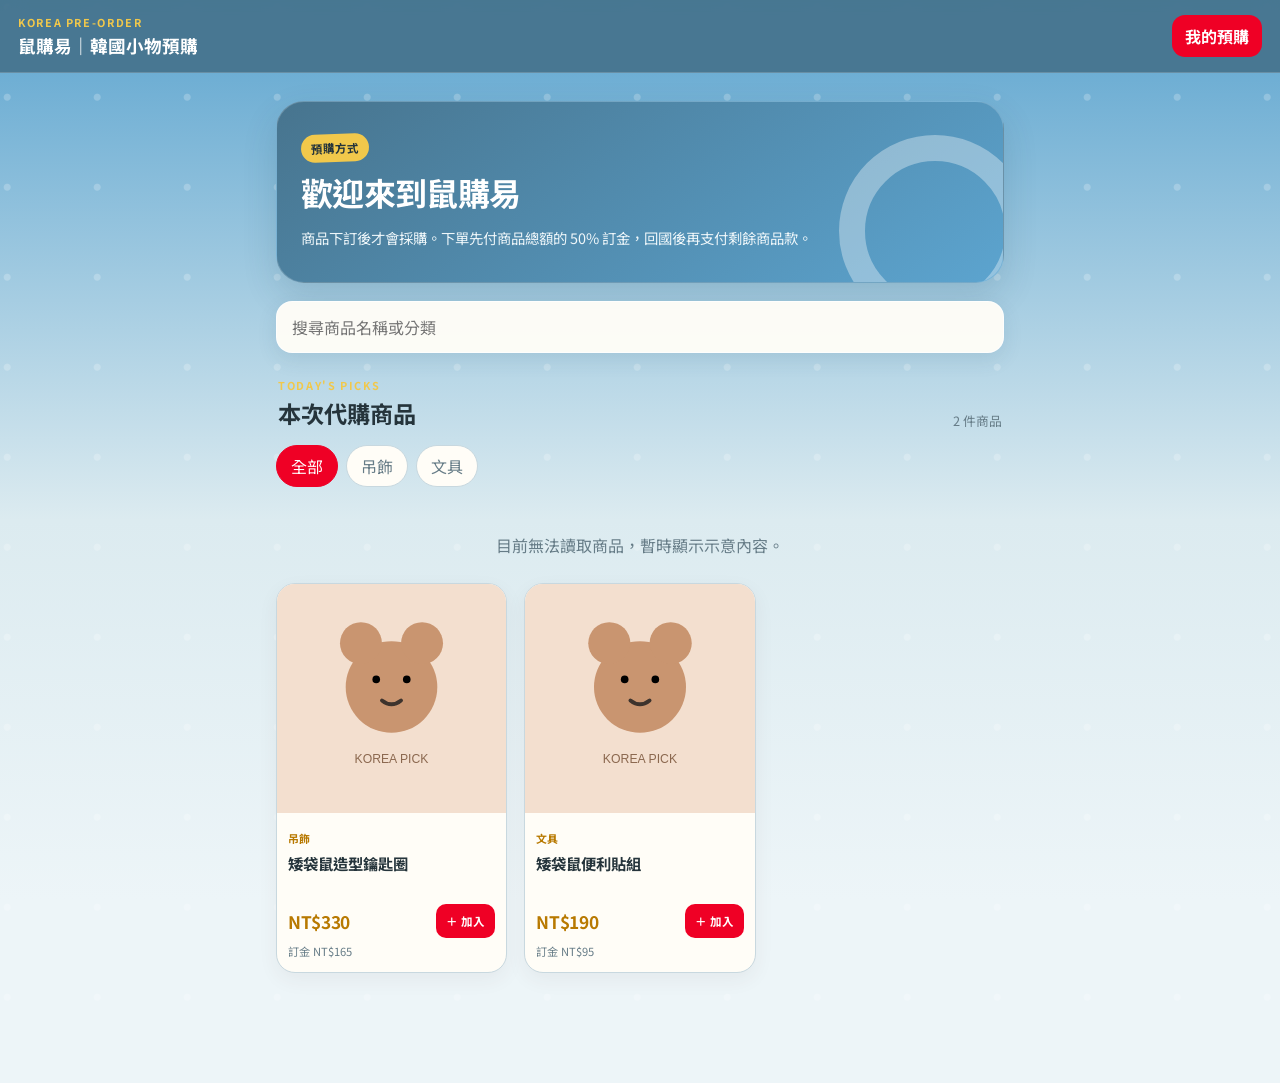
==== index.html @ 2c56e09e "Remove customer payment report state" ====
<!doctype html>
<html lang="zh-Hant">
  <head>
    <meta charset="UTF-8" />
    <meta name="viewport" content="width=device-width,initial-scale=1,viewport-fit=cover" />
    <meta name="theme-color" content="#f8eee3" />
    <title>鼠購易｜韓國小物預購</title>
    <link rel="preconnect" href="https://fonts.googleapis.com" />
    <link rel="preconnect" href="https://fonts.gstatic.com" crossorigin />
    <link href="https://fonts.googleapis.com/css2?family=Noto+Sans+TC:wght@400;500;600;700&display=swap" rel="stylesheet" />
    <link rel="stylesheet" href="style.css?v=20260729-no-payment-report" />
    <script src="https://static.line-scdn.net/liff/edge/2/sdk.js" defer></script>
    <script src="config.js?v=20260717-liff" defer></script>
    <script src="storefront.js?v=20260729-no-payment-report" defer></script>
  </head>
  <body>
    <header class="site-header">
      <div>
        <p class="eyebrow">KOREA PRE-ORDER</p>
        <h1 id="brandName">鼠購易</h1>
      </div>
      <button class="header-link" type="button" id="myOrdersButton">我的預購</button>
    </header>

    <main>
      <section class="catalog-section" id="catalogView">
        <section class="hero" aria-label="預購方式">
          <span class="hero-sticker">預購方式</span>
          <h2>歡迎來到鼠購易</h2>
          <p id="preorderNotice">商品下訂後才會採購。下單先付商品總額的 50% 訂金，回國後再支付剩餘商品款。</p>
        </section>

        <label class="catalog-search" for="catalogSearch">
          <input id="catalogSearch" type="search" maxlength="100" autocomplete="off" placeholder="搜尋商品名稱或分類" />
        </label>

        <div class="section-heading">
          <div>
            <p class="eyebrow">TODAY'S PICKS</p>
            <h2>本次代購商品</h2>
          </div>
          <span id="productCount">讀取中</span>
        </div>
        <div class="category-chips" id="categoryChips" aria-label="商品分類"></div>
        <div class="status-panel" id="catalogStatus">正在整理今天的可愛小物…</div>
        <div class="product-grid" id="productGrid"></div>
      </section>

      <section class="orders-view" id="ordersView" hidden>
        <div class="section-heading">
          <div>
            <p class="eyebrow">MY PRE-ORDERS</p>
            <h2>我的預購</h2>
          </div>
          <button class="text-button" type="button" id="backToCatalog">繼續選購</button>
        </div>
        <div class="status-panel" id="ordersStatus">正在讀取…</div>
        <div class="order-list" id="orderList"></div>
      </section>
    </main>

    <div class="cart-dock" id="cartDock" hidden>
      <button type="button" id="openCheckout">
        <span><b id="cartQty">0</b> 件商品</span>
        <span>訂金 <b id="cartDeposit">NT$0</b>　查看明細 →</span>
      </button>
    </div>

    <dialog class="product-dialog" id="productDialog">
      <form method="dialog">
        <button class="dialog-close" aria-label="關閉">×</button>
      </form>
      <img id="dialogImage" alt="" />
      <div class="dialog-body">
        <span class="category-label" id="dialogCategory"></span>
        <h2 id="dialogName"></h2>
        <p class="twd-price" id="dialogTwd"></p>
        <p class="product-description" id="dialogDescription"></p>
        <label class="field" id="variantField">
          <span>款式</span>
          <select id="dialogVariant"></select>
        </label>
        <label class="field">
          <span>數量</span>
          <select id="dialogQty">
            <option value="1">1 件</option><option value="2">2 件</option>
            <option value="3">3 件</option><option value="4">4 件</option>
            <option value="5">5 件</option><option value="6">6 件</option>
          </select>
        </label>
        <button class="primary-button" type="button" id="addToCart">加入預購</button>
      </div>
    </dialog>

    <dialog class="checkout-dialog" id="checkoutDialog">
      <div class="checkout-header">
        <div><p class="eyebrow">CHECKOUT</p><h2>確認預購</h2></div>
        <form method="dialog"><button class="dialog-close" aria-label="關閉">×</button></form>
      </div>
      <form id="orderForm">
        <div class="checkout-items" id="checkoutItems"></div>
        <div class="money-card">
          <div><span>商品總額</span><strong id="estimatedTotal">NT$0</strong></div>
          <div class="deposit-row"><span>本次訂金（商品總額 50%）</span><strong id="depositTotal">NT$0</strong></div>
          <div><span>回國後剩餘商品款</span><strong id="balanceTotal">NT$0</strong></div>
          <small>商品款尚不含 iOPEN Mall 運費，運費將於回國後結帳時另計。</small>
        </div>

        <h3 class="form-title">聯絡資料</h3>
        <label class="field"><span>訂購人姓名 *</span><input id="customerName" required maxlength="30" autocomplete="name" /></label>
        <label class="field"><span>手機號碼 *</span><input id="phone" required maxlength="20" inputmode="tel" autocomplete="tel" /></label>
        <div class="order-first-note"><strong>送單後請查看 LINE 訊息</strong><p>若已加入鼠購易官方帳號，訂單成立後 BOT 會傳送訂單小卡；需要匯款時，請按小卡下方的「匯款資訊」，管理方才會提供帳戶。</p></div>
        <label class="field"><span>備註</span><textarea id="note" maxlength="300" rows="3" placeholder="其他想告訴我們的事"></textarea></label>

        <label class="agreement">
          <input type="checkbox" id="agreement" required />
          <span>我了解這是預購商品；下單先付商品總額的 50% 訂金。採購成功後取消訂單，訂金不予退還；若韓國現場缺貨，該商品訂金將退回。</span>
        </label>
        <button class="primary-button submit-button" id="submitOrder" type="submit">先送出預購訂單</button>
      </form>
    </dialog>

    <dialog class="sale-closed-dialog" id="saleClosedDialog" aria-labelledby="saleClosedTitle">
      <div class="sale-closed-content">
        <span class="sale-closed-icon" aria-hidden="true">✓</span>
        <p class="eyebrow">PRE-ORDER CLOSED</p>
        <h2 id="saleClosedTitle">本次連線已結束</h2>
        <p id="saleClosedNotice">本次連線已結束，謝謝大家的支持！</p>
      </div>
    </dialog>

    <div class="toast" id="toast" role="status"></div>
  </body>
</html>
---- style.css ----
:root {
  --ink: #25343b;
  --muted: #667c87;
  --cream: #edf5f8;
  --paper: #fffdf7;
  --peach: #c9574f;
  --peach-dark: #ef0025;
  --butter: #f1c84b;
  --gold-text: #b87900;
  --sage: #32685d;
  --line: #c8d8df;
  --winter-blue: #47748e;
  --sky-blue: #5ca4cf;
  --shadow: 0 14px 34px rgba(38, 76, 96, 0.16);
}

* { box-sizing: border-box; }
html { background: var(--cream); color: var(--ink); font-family: "Noto Sans TC", sans-serif; }
body { margin: 0; min-height: 100vh; background: radial-gradient(circle at 8% 8%, rgba(255,255,255,.22) 0 3px, transparent 4px), linear-gradient(180deg, #5ca4cf 0, #dcebf0 520px, var(--cream) 900px); background-size: 90px 90px, auto; }
button, input, select, textarea { font: inherit; }
button { color: inherit; }
[hidden] { display: none !important; }

.site-header { position: sticky; top: 0; z-index: 20; display: flex; align-items: center; justify-content: space-between; padding: 14px max(18px, env(safe-area-inset-left)); background: rgba(71,116,142,.94); border-bottom: 1px solid rgba(255,255,255,.18); color: white; backdrop-filter: blur(12px); }
.site-header h1 { margin: 0; font-size: 1.1rem; }
.eyebrow { margin: 0 0 3px; color: var(--butter); font-size: .68rem; font-weight: 700; letter-spacing: .15em; }
.header-link { padding: 9px 13px; border: 0; border-radius: 13px; background: var(--peach-dark); color: white; font-weight: 700; cursor: pointer; }
.text-button { border: 0; background: transparent; color: var(--peach-dark); font-weight: 700; cursor: pointer; }

main { width: min(100%, 760px); margin: auto; padding: 18px 16px 110px; }
.catalog-search { position: relative; display: block; margin: 18px 0 4px; }
.catalog-search input { width: 100%; padding: 13px 15px; border: 1px solid rgba(255,255,255,.72); border-radius: 16px; background: rgba(255,253,247,.96); color: var(--ink); outline: none; box-shadow: 0 7px 20px rgba(38,76,96,.1); }
.catalog-search input:focus { border-color: var(--butter); box-shadow: 0 0 0 3px rgba(241,200,75,.28), 0 7px 20px rgba(38,76,96,.1); }
.hero { position: relative; overflow: hidden; padding: 32px 24px; border: 1px solid rgba(255,255,255,.18); border-radius: 28px; background: linear-gradient(145deg, var(--winter-blue), var(--sky-blue)); color: white; box-shadow: var(--shadow); }
.hero::after { content: ""; position: absolute; width: 140px; height: 140px; right: -28px; bottom: -45px; border: 26px solid rgba(255,255,255,.35); border-radius: 50%; }
.hero h2 { margin: 10px 0 12px; font-size: clamp(1.35rem, 5.5vw, 2rem); line-height: 1.3; letter-spacing: -.02em; }
.hero p { position: relative; z-index: 1; max-width: 34rem; margin: 0; color: #eff7fa; font-size: .9rem; line-height: 1.7; }
.hero-sticker { display: inline-block; padding: 6px 10px; border-radius: 999px; background: var(--butter); color: var(--ink); font-size: .72rem; font-weight: 700; transform: rotate(-2deg); }

.section-heading { display: flex; align-items: end; justify-content: space-between; margin: 24px 2px 15px; }
.section-heading h2 { margin: 0; font-size: 1.45rem; }
.section-heading > span { color: var(--muted); font-size: .8rem; }
.category-chips { display: flex; gap: 8px; overflow-x: auto; margin: 0 -16px 16px; padding: 0 16px 4px; scrollbar-width: none; }
.category-chips button { flex: none; padding: 8px 14px; border: 1px solid var(--line); border-radius: 999px; background: var(--paper); color: var(--muted); cursor: pointer; }
.category-chips button.active { border-color: var(--peach-dark); background: var(--peach-dark); color: white; }
.status-panel { padding: 26px 14px; color: var(--muted); text-align: center; }

.product-grid { display: grid; grid-template-columns: repeat(2, minmax(0, 1fr)); gap: 13px; }
.product-card { overflow: hidden; border: 1px solid var(--line); border-radius: 19px; background: var(--paper); box-shadow: 0 7px 20px rgba(79,57,43,.06); cursor: pointer; transition: transform .16s ease; }
.product-card:active { transform: scale(.98); }
.product-card img { display: block; width: 100%; aspect-ratio: 1/1; object-fit: cover; background: #f3eee9; }
.product-card-body { padding: 11px 11px 13px; }
.category-label { display: inline-block; color: var(--gold-text); font-size: .68rem; font-weight: 700; }
.product-card h3 { display: -webkit-box; min-height: 2.8em; max-height: 2.8em; margin: 5px 0 8px; overflow: hidden; font-size: .9rem; line-height: 1.4; -webkit-box-orient: vertical; -webkit-line-clamp: 2; }
.product-card-purchase { display: flex; gap: 7px; align-items: center; justify-content: space-between; }
.product-card .price { margin: 0; color: var(--gold-text); font-size: 1.08rem; font-weight: 700; letter-spacing: -.02em; }
.card-add-button { flex: none; min-height: 34px; padding: 7px 10px; border: 0; border-radius: 10px; background: var(--peach-dark); color: white; font-size: .72rem; font-weight: 700; cursor: pointer; }
.card-add-button:focus-visible { outline: 3px solid rgba(239,0,37,.22); outline-offset: 2px; }
.product-card small { display: block; margin-top: 5px; color: var(--muted); font-size: .7rem; }

.cart-dock { position: fixed; z-index: 30; right: 0; bottom: 0; left: 0; padding: 10px 14px calc(10px + env(safe-area-inset-bottom)); background: rgba(237,245,248,.93); border-top: 1px solid var(--line); backdrop-filter: blur(12px); }
.cart-dock button { display: flex; width: min(100%, 732px); margin: auto; padding: 14px 17px; align-items: center; justify-content: space-between; border: 0; border-radius: 16px; background: var(--peach-dark); color: white; cursor: pointer; }
.cart-dock button span:last-child { font-size: .82rem; }

dialog { width: min(calc(100% - 24px), 560px); max-height: calc(100dvh - 24px); padding: 0; border: 0; border-radius: 25px; background: var(--paper); color: var(--ink); box-shadow: 0 30px 80px rgba(40,30,25,.26); }
dialog::backdrop { background: rgba(55,43,36,.52); backdrop-filter: blur(3px); }
.dialog-close { width: 38px; height: 38px; border: 0; border-radius: 50%; background: rgba(255,255,255,.92); font-size: 1.6rem; line-height: 1; cursor: pointer; }
.product-dialog > form { position: absolute; z-index: 1; top: 12px; right: 12px; }
.product-dialog > img { display: block; width: 100%; max-height: 45vh; aspect-ratio: 4/3; object-fit: cover; background: #f3eee9; }
.dialog-body { padding: 20px; }
.dialog-body h2 { margin: 5px 0; }
.twd-price { margin: 8px 0 12px; color: var(--peach-dark); font-size: 1.35rem; font-weight: 700; }
.product-description { color: var(--muted); font-size: .86rem; line-height: 1.65; white-space: pre-wrap; }
.field { display: grid; gap: 7px; margin: 14px 0; }
.field > span { font-size: .82rem; font-weight: 700; }
.field input, .field select, .field textarea { width: 100%; padding: 12px 13px; border: 1px solid var(--line); border-radius: 13px; background: var(--cream); color: var(--ink); outline: none; }
.field input:focus, .field select:focus, .field textarea:focus { border-color: var(--sky-blue); box-shadow: 0 0 0 3px rgba(92,164,207,.18); }
.primary-button { width: 100%; padding: 14px 17px; border: 0; border-radius: 15px; background: var(--peach-dark); color: white; font-weight: 700; cursor: pointer; }
.primary-button:disabled { opacity: .5; cursor: wait; }

.checkout-dialog { padding: 20px; }
.checkout-header { display: flex; align-items: start; justify-content: space-between; }
.checkout-header h2 { margin: 0; }
.checkout-header .dialog-close { background: var(--cream); }
.checkout-items { margin: 18px 0; border-top: 1px solid var(--line); }
.checkout-item { display: grid; grid-template-columns: 54px 1fr auto; gap: 10px; align-items: center; padding: 12px 0; border-bottom: 1px solid var(--line); }
.checkout-item img { width: 54px; height: 54px; border-radius: 10px; object-fit: cover; background: #f3eee9; }
.checkout-item strong, .checkout-item small { display: block; }
.checkout-item small { margin-top: 3px; color: var(--muted); }
.remove-item { border: 0; background: transparent; color: var(--peach-dark); cursor: pointer; }
.money-card { padding: 15px; border-radius: 16px; background: #e7f1f5; }
.money-card > div { display: flex; justify-content: space-between; padding: 5px 0; font-size: .88rem; }
.money-card .deposit-row { margin: 5px -7px; padding: 9px 7px; border-radius: 10px; background: white; color: var(--peach-dark); }
.money-card small { display: block; margin-top: 6px; color: var(--muted); line-height: 1.5; }
.form-title { margin: 24px 0 5px; }
.transfer-info { margin: 16px 0 4px; padding: 13px; border: 1px dashed #86aabd; border-radius: 13px; background: #f1f7f9; }
.transfer-info strong { color: var(--peach-dark); font-size: .82rem; }
.transfer-info p { margin: 5px 0 0; color: var(--muted); font-size: .8rem; line-height: 1.55; white-space: pre-wrap; }
.order-first-note { margin: 16px 0 4px; padding: 13px; border-radius: 13px; background: #e2eef2; }
.order-first-note strong { color: var(--winter-blue); font-size: .86rem; }
.order-first-note p { margin: 5px 0 0; color: var(--muted); font-size: .8rem; line-height: 1.55; }
.payment-order-summary { display: grid; grid-template-columns: 1fr auto; gap: 7px 14px; margin: 18px 0 10px; padding: 14px; border-radius: 14px; background: #e7f1f5; }
.payment-order-summary span { color: var(--muted); font-size: .78rem; }
.payment-order-summary strong { text-align: right; }
.later-button { width: 100%; margin-top: 9px; padding: 12px; border: 0; background: transparent; color: var(--muted); font-weight: 700; cursor: pointer; }
.agreement { display: flex; gap: 9px; align-items: start; margin: 20px 0; color: var(--muted); font-size: .78rem; line-height: 1.55; }
.agreement input { flex: none; margin-top: 3px; }
.submit-button { margin-bottom: max(0px, env(safe-area-inset-bottom)); }

.sale-closed-dialog { width: min(calc(100% - 32px), 440px); overflow: hidden; text-align: center; }
.sale-closed-dialog::backdrop { background: rgba(31,43,50,.78); backdrop-filter: blur(8px); }
.sale-closed-content { padding: 34px 26px 38px; background: linear-gradient(160deg, #fffdf7, #e7f1f5); }
.sale-closed-icon { display: grid; width: 62px; height: 62px; margin: 0 auto 17px; place-items: center; border-radius: 50%; background: var(--winter-blue); color: white; font-size: 1.8rem; font-weight: 700; box-shadow: 0 8px 24px rgba(71,116,142,.28); }
.sale-closed-content .eyebrow { color: var(--peach-dark); }
.sale-closed-content h2 { margin: 7px 0 12px; font-size: 1.65rem; }
.sale-closed-content > p:last-child { margin: 0; color: var(--muted); line-height: 1.75; white-space: pre-wrap; }

.order-list { display: grid; gap: 12px; }
.order-card { padding: 16px; border: 1px solid var(--line); border-radius: 18px; background: white; }
.order-card-header { display: flex; justify-content: space-between; gap: 10px; }
.order-card h3 { margin: 0; font-size: 1rem; }
.order-card time { color: var(--muted); font-size: .72rem; }
.order-status { flex: none; align-self: start; padding: 5px 9px; border-radius: 999px; background: #dcece6; color: var(--sage); font-size: .72rem; font-weight: 700; }
.order-status.overdue { background: #f3e4e1; color: #9a3e36; }
.order-card pre { margin: 12px 0; color: var(--muted); font: inherit; font-size: .8rem; line-height: 1.6; white-space: pre-wrap; }
.order-shortage-notice { display: grid; gap: 3px; margin: 0 0 12px; padding: 10px 11px; border-radius: 11px; background: #fff3df; color: #795d34; font-size: .72rem; }
.order-shortage-notice strong { color: #b35d35; }
.order-money { display: grid; grid-template-columns: repeat(3,1fr); gap: 6px; padding-top: 11px; border-top: 1px solid var(--line); }
.order-money div { display: grid; gap: 3px; }
.order-money span { color: var(--muted); font-size: .66rem; }
.order-money strong { font-size: .82rem; }
.payment-action { width: 100%; margin-top: 13px; padding: 11px; border: 1px solid var(--peach-dark); border-radius: 12px; background: white; color: var(--peach-dark); font-weight: 700; cursor: pointer; }
.payment-report-complete { display: grid; gap: 3px; margin-top: 13px; padding: 11px 12px; border: 1px solid var(--sky-blue); border-radius: 12px; background: #edf5f8; color: var(--winter-blue); font-size: .75rem; }
.payment-report-complete span { color: var(--muted); }
.mall-payment { margin-top: 13px; padding-top: 13px; border-top: 1px solid var(--line); }
.mall-payment p { margin: 0 0 9px; color: var(--muted); font-size: .76rem; line-height: 1.55; }
.mall-payment .payment-action { display: block; margin-top: 0; background: var(--peach-dark); color: white; text-align: center; text-decoration: none; }
.mall-payment-expired { color: #9a3e36 !important; font-weight: 700; }
.toast { position: fixed; z-index: 100; left: 50%; bottom: 92px; max-width: calc(100% - 32px); padding: 11px 15px; border-radius: 12px; background: #302822; color: white; font-size: .82rem; opacity: 0; pointer-events: none; transform: translate(-50%, 12px); transition: .2s ease; }
.toast.show { opacity: 1; transform: translate(-50%, 0); }

@media (min-width: 650px) {
  main { padding-top: 28px; }
  .product-grid { grid-template-columns: repeat(3, minmax(0, 1fr)); gap: 17px; }
  .product-card h3 { font-size: .96rem; }
}
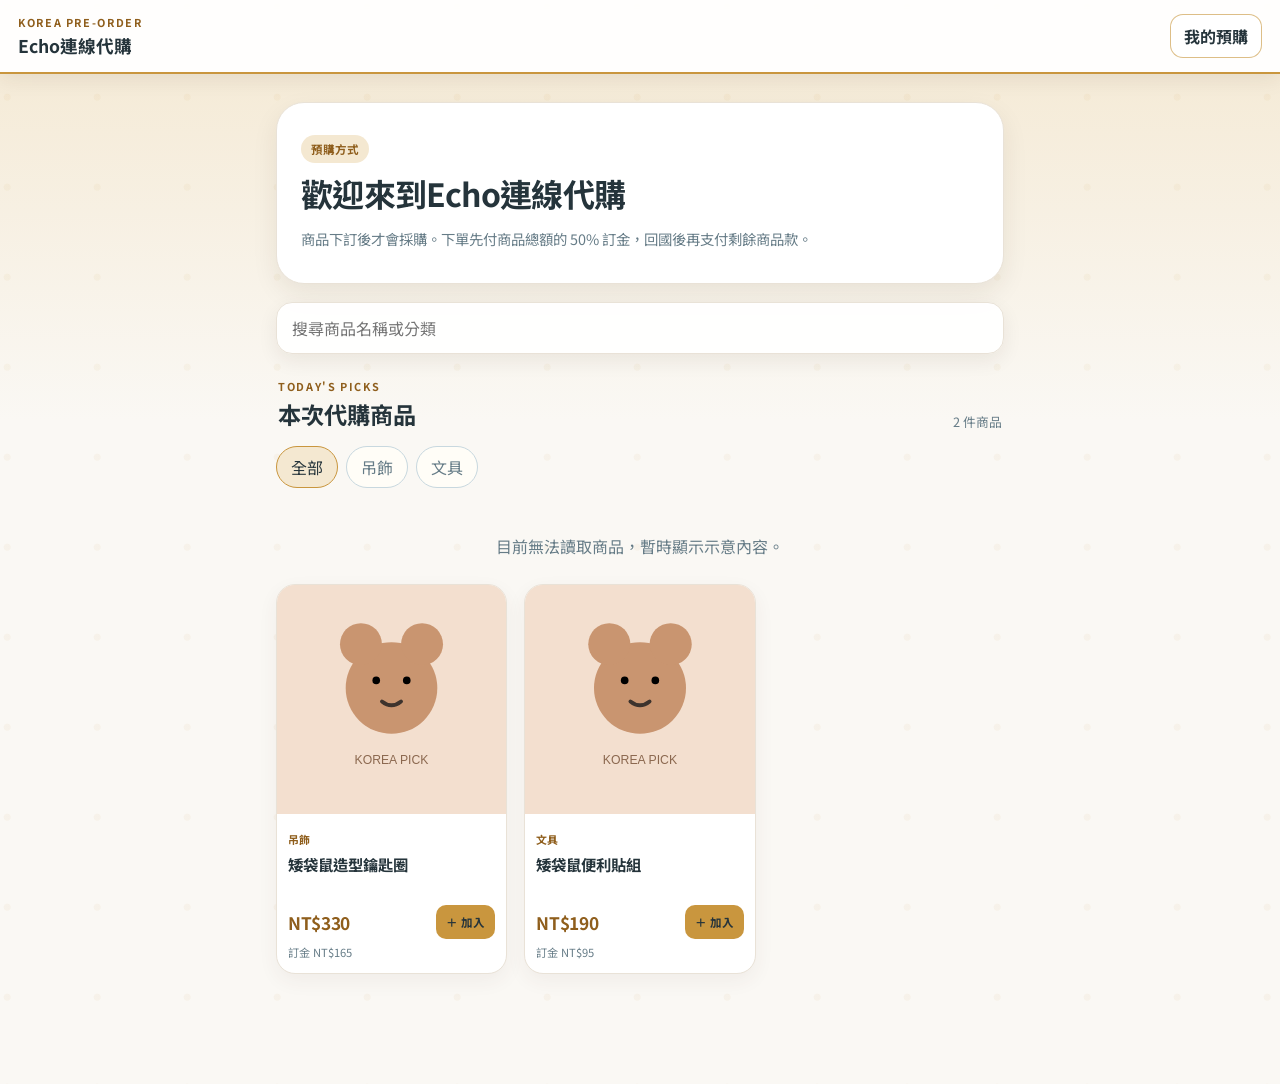
==== commit 42ddf352: "Add Echo 7-Eleven full-payment flow and gold theme" ====
--- a/index.html
+++ b/index.html
@@ -3,21 +3,21 @@
   <head>
     <meta charset="UTF-8" />
     <meta name="viewport" content="width=device-width,initial-scale=1,viewport-fit=cover" />
-    <meta name="theme-color" content="#f8eee3" />
-    <title>鼠購易｜韓國小物預購</title>
+    <meta name="theme-color" content="#faf8f4" />
+    <title>Echo連線代購</title>
     <link rel="preconnect" href="https://fonts.googleapis.com" />
     <link rel="preconnect" href="https://fonts.gstatic.com" crossorigin />
     <link href="https://fonts.googleapis.com/css2?family=Noto+Sans+TC:wght@400;500;600;700&display=swap" rel="stylesheet" />
-    <link rel="stylesheet" href="style.css?v=20260729-no-payment-report" />
+    <link rel="stylesheet" href="style.css?v=20260802-golden-crane-theme" />
     <script src="https://static.line-scdn.net/liff/edge/2/sdk.js" defer></script>
     <script src="config.js?v=20260717-liff" defer></script>
-    <script src="storefront.js?v=20260729-no-payment-report" defer></script>
+    <script src="storefront.js?v=20260801-seven-eleven-full" defer></script>
   </head>
   <body>
     <header class="site-header">
       <div>
         <p class="eyebrow">KOREA PRE-ORDER</p>
-        <h1 id="brandName">鼠購易</h1>
+        <h1 id="brandName">Echo連線代購</h1>
       </div>
       <button class="header-link" type="button" id="myOrdersButton">我的預購</button>
     </header>
@@ -26,8 +26,8 @@
       <section class="catalog-section" id="catalogView">
         <section class="hero" aria-label="預購方式">
           <span class="hero-sticker">預購方式</span>
-          <h2>歡迎來到鼠購易</h2>
-          <p id="preorderNotice">商品下訂後才會採購。下單先付商品總額的 50% 訂金，回國後再支付剩餘商品款。</p>
+          <h2 id="welcomeTitle">歡迎來到 Echo連線代購</h2>
+          <p id="preorderNotice">商品下訂後才會採購。每張訂單需一次付清商品全額，另加 7-ELEVEN 店到店運費 60 元；分開下單會各收一筆運費，訂單不可合併。</p>
         </section>
 
         <label class="catalog-search" for="catalogSearch">
@@ -62,7 +62,7 @@
     <div class="cart-dock" id="cartDock" hidden>
       <button type="button" id="openCheckout">
         <span><b id="cartQty">0</b> 件商品</span>
-        <span>訂金 <b id="cartDeposit">NT$0</b>　查看明細 →</span>
+        <span><span id="cartPaymentLabel">全款</span> <b id="cartDeposit">NT$0</b>　查看明細 →</span>
       </button>
     </div>
 
@@ -70,7 +70,10 @@
       <form method="dialog">
         <button class="dialog-close" aria-label="關閉">×</button>
       </form>
-      <img id="dialogImage" alt="" />
+      <div class="product-dialog-gallery">
+        <img id="dialogImage" alt="" />
+        <div class="product-dialog-thumbnails" id="dialogImageThumbnails" aria-label="商品照片"></div>
+      </div>
       <div class="dialog-body">
         <span class="category-label" id="dialogCategory"></span>
         <h2 id="dialogName"></h2>
@@ -101,22 +104,29 @@
         <div class="checkout-items" id="checkoutItems"></div>
         <div class="money-card">
           <div><span>商品總額</span><strong id="estimatedTotal">NT$0</strong></div>
-          <div class="deposit-row"><span>本次訂金（商品總額 50%）</span><strong id="depositTotal">NT$0</strong></div>
-          <div><span>回國後剩餘商品款</span><strong id="balanceTotal">NT$0</strong></div>
-          <small>商品款尚不含 iOPEN Mall 運費，運費將於回國後結帳時另計。</small>
+          <div id="shippingFeeRow" hidden><span>7-11 店到店運費</span><strong id="shippingFeeTotal">NT$0</strong></div>
+          <div class="deposit-row"><span id="depositRuleLabel">本次應付全款</span><strong id="depositTotal">NT$0</strong></div>
+          <div id="balanceRow"><span>回國後剩餘商品款</span><strong id="balanceTotal">NT$0</strong></div>
+          <small id="checkoutMoneyNote">每張訂單固定加收 7-ELEVEN 店到店運費 60 元；分開下單不可合併運費。</small>
         </div>
 
         <h3 class="form-title">聯絡資料</h3>
-        <label class="field"><span>訂購人姓名 *</span><input id="customerName" required maxlength="30" autocomplete="name" /></label>
+        <label class="field"><span id="customerNameLabel">訂購人姓名 *</span><input id="customerName" required maxlength="30" autocomplete="name" /></label>
         <label class="field"><span>手機號碼 *</span><input id="phone" required maxlength="20" inputmode="tel" autocomplete="tel" /></label>
-        <div class="order-first-note"><strong>送單後請查看 LINE 訊息</strong><p>若已加入鼠購易官方帳號，訂單成立後 BOT 會傳送訂單小卡；需要匯款時，請按小卡下方的「匯款資訊」，管理方才會提供帳戶。</p></div>
+        <div id="sevenElevenPickupFields" hidden>
+          <p class="field-help">請填寫與證件相同的真實姓名，取貨時需要核對證件。</p>
+          <label class="field"><span>7-11 店號 *</span><input id="pickupStoreCode" maxlength="6" inputmode="numeric" pattern="[0-9]{6}" placeholder="6 位數店號" /></label>
+          <label class="field"><span>7-11 店名 *</span><input id="pickupStoreName" maxlength="80" placeholder="例如：○○門市" /></label>
+        </div>
+        <div class="order-first-note"><strong>送單後請查看 LINE 訊息</strong><p id="orderBotNotice">若已加入官方帳號，訂單成立後 BOT 會傳送訂單小卡；需要匯款時，請按小卡下方的「匯款資訊」，管理方才會提供帳戶。</p></div>
         <label class="field"><span>備註</span><textarea id="note" maxlength="300" rows="3" placeholder="其他想告訴我們的事"></textarea></label>
 
         <label class="agreement">
           <input type="checkbox" id="agreement" required />
-          <span>我了解這是預購商品；下單先付商品總額的 50% 訂金。採購成功後取消訂單，訂金不予退還；若韓國現場缺貨，該商品訂金將退回。</span>
+          <span id="preorderAgreementText">我確認取件資料正確，並了解每張訂單各收一次 7-ELEVEN 店到店運費，分開下單不合併運費。</span>
         </label>
         <button class="primary-button submit-button" id="submitOrder" type="submit">先送出預購訂單</button>
+        <p class="order-submit-status" id="orderSubmitStatus" role="status" aria-live="polite" hidden></p>
       </form>
     </dialog>
 
--- a/style.css
+++ b/style.css
@@ -1,4 +1,10 @@
 :root {
+  --brand-gold: #c9963e;
+  --brand-gold-dark: #a87324;
+  --brand-gold-text: #8f5e1c;
+  --brand-gold-pale: #f4e8d1;
+  --brand-warm-white: #faf8f4;
+  --brand-line: #e9e2d7;
   --ink: #25343b;
   --muted: #667c87;
   --cream: #edf5f8;
@@ -16,66 +22,72 @@
 
 * { box-sizing: border-box; }
 html { background: var(--cream); color: var(--ink); font-family: "Noto Sans TC", sans-serif; }
-body { margin: 0; min-height: 100vh; background: radial-gradient(circle at 8% 8%, rgba(255,255,255,.22) 0 3px, transparent 4px), linear-gradient(180deg, #5ca4cf 0, #dcebf0 520px, var(--cream) 900px); background-size: 90px 90px, auto; }
+body { margin: 0; min-height: 100vh; background: radial-gradient(circle at 8% 8%, rgba(201,150,62,.06) 0 3px, transparent 4px), linear-gradient(180deg, var(--brand-gold-pale) 0, var(--brand-warm-white) 420px, var(--brand-warm-white) 900px); background-size: 90px 90px, auto; }
 button, input, select, textarea { font: inherit; }
 button { color: inherit; }
 [hidden] { display: none !important; }
 
-.site-header { position: sticky; top: 0; z-index: 20; display: flex; align-items: center; justify-content: space-between; padding: 14px max(18px, env(safe-area-inset-left)); background: rgba(71,116,142,.94); border-bottom: 1px solid rgba(255,255,255,.18); color: white; backdrop-filter: blur(12px); }
+.site-header { position: sticky; top: 0; z-index: 20; display: flex; align-items: center; justify-content: space-between; padding: 14px max(18px, env(safe-area-inset-left)); background: rgba(255,255,255,.94); border-bottom: 2px solid var(--brand-gold); color: var(--ink); box-shadow: 0 5px 20px rgba(46,35,19,.08); backdrop-filter: blur(12px); }
 .site-header h1 { margin: 0; font-size: 1.1rem; }
-.eyebrow { margin: 0 0 3px; color: var(--butter); font-size: .68rem; font-weight: 700; letter-spacing: .15em; }
-.header-link { padding: 9px 13px; border: 0; border-radius: 13px; background: var(--peach-dark); color: white; font-weight: 700; cursor: pointer; }
-.text-button { border: 0; background: transparent; color: var(--peach-dark); font-weight: 700; cursor: pointer; }
+.eyebrow { margin: 0 0 3px; color: var(--brand-gold-text); font-size: .68rem; font-weight: 700; letter-spacing: .15em; }
+.header-link { padding: 9px 13px; border: 1px solid rgba(201,150,62,.62); border-radius: 13px; background: white; color: var(--ink); font-weight: 700; cursor: pointer; }
+.text-button { border: 0; background: transparent; color: var(--brand-gold-text); font-weight: 700; cursor: pointer; }
 
 main { width: min(100%, 760px); margin: auto; padding: 18px 16px 110px; }
 .catalog-search { position: relative; display: block; margin: 18px 0 4px; }
-.catalog-search input { width: 100%; padding: 13px 15px; border: 1px solid rgba(255,255,255,.72); border-radius: 16px; background: rgba(255,253,247,.96); color: var(--ink); outline: none; box-shadow: 0 7px 20px rgba(38,76,96,.1); }
-.catalog-search input:focus { border-color: var(--butter); box-shadow: 0 0 0 3px rgba(241,200,75,.28), 0 7px 20px rgba(38,76,96,.1); }
-.hero { position: relative; overflow: hidden; padding: 32px 24px; border: 1px solid rgba(255,255,255,.18); border-radius: 28px; background: linear-gradient(145deg, var(--winter-blue), var(--sky-blue)); color: white; box-shadow: var(--shadow); }
-.hero::after { content: ""; position: absolute; width: 140px; height: 140px; right: -28px; bottom: -45px; border: 26px solid rgba(255,255,255,.35); border-radius: 50%; }
+.catalog-search input { width: 100%; padding: 13px 15px; border: 1px solid var(--brand-line); border-radius: 16px; background: rgba(255,255,255,.96); color: var(--ink); outline: none; box-shadow: 0 7px 20px rgba(46,35,19,.07); }
+.catalog-search input:focus { border-color: var(--brand-gold); box-shadow: 0 0 0 3px rgba(201,150,62,.18), 0 7px 20px rgba(46,35,19,.07); }
+.hero { position: relative; overflow: hidden; padding: 32px 24px; border: 1px solid var(--brand-line); border-radius: 28px; background: white; color: var(--ink); box-shadow: 0 10px 26px rgba(46,35,19,.08); }
+.hero::after { display: none; }
 .hero h2 { margin: 10px 0 12px; font-size: clamp(1.35rem, 5.5vw, 2rem); line-height: 1.3; letter-spacing: -.02em; }
-.hero p { position: relative; z-index: 1; max-width: 34rem; margin: 0; color: #eff7fa; font-size: .9rem; line-height: 1.7; }
-.hero-sticker { display: inline-block; padding: 6px 10px; border-radius: 999px; background: var(--butter); color: var(--ink); font-size: .72rem; font-weight: 700; transform: rotate(-2deg); }
+.hero p { position: relative; z-index: 1; max-width: 34rem; margin: 0; color: var(--muted); font-size: .9rem; line-height: 1.7; }
+.hero-sticker { display: inline-block; padding: 6px 10px; border-radius: 999px; background: var(--brand-gold-pale); color: var(--brand-gold-text); font-size: .72rem; font-weight: 700; }
 
 .section-heading { display: flex; align-items: end; justify-content: space-between; margin: 24px 2px 15px; }
 .section-heading h2 { margin: 0; font-size: 1.45rem; }
 .section-heading > span { color: var(--muted); font-size: .8rem; }
 .category-chips { display: flex; gap: 8px; overflow-x: auto; margin: 0 -16px 16px; padding: 0 16px 4px; scrollbar-width: none; }
 .category-chips button { flex: none; padding: 8px 14px; border: 1px solid var(--line); border-radius: 999px; background: var(--paper); color: var(--muted); cursor: pointer; }
-.category-chips button.active { border-color: var(--peach-dark); background: var(--peach-dark); color: white; }
+.category-chips button.active { border-color: var(--brand-gold); background: var(--brand-gold-pale); color: var(--ink); }
 .status-panel { padding: 26px 14px; color: var(--muted); text-align: center; }
 
 .product-grid { display: grid; grid-template-columns: repeat(2, minmax(0, 1fr)); gap: 13px; }
-.product-card { overflow: hidden; border: 1px solid var(--line); border-radius: 19px; background: var(--paper); box-shadow: 0 7px 20px rgba(79,57,43,.06); cursor: pointer; transition: transform .16s ease; }
+.product-card { overflow: hidden; border: 1px solid var(--brand-line); border-radius: 19px; background: white; box-shadow: 0 7px 20px rgba(79,57,43,.06); cursor: pointer; transition: transform .16s ease; }
 .product-card:active { transform: scale(.98); }
 .product-card img { display: block; width: 100%; aspect-ratio: 1/1; object-fit: cover; background: #f3eee9; }
 .product-card-body { padding: 11px 11px 13px; }
-.category-label { display: inline-block; color: var(--gold-text); font-size: .68rem; font-weight: 700; }
+.category-label { display: inline-block; color: var(--brand-gold-text); font-size: .68rem; font-weight: 700; }
 .product-card h3 { display: -webkit-box; min-height: 2.8em; max-height: 2.8em; margin: 5px 0 8px; overflow: hidden; font-size: .9rem; line-height: 1.4; -webkit-box-orient: vertical; -webkit-line-clamp: 2; }
 .product-card-purchase { display: flex; gap: 7px; align-items: center; justify-content: space-between; }
-.product-card .price { margin: 0; color: var(--gold-text); font-size: 1.08rem; font-weight: 700; letter-spacing: -.02em; }
-.card-add-button { flex: none; min-height: 34px; padding: 7px 10px; border: 0; border-radius: 10px; background: var(--peach-dark); color: white; font-size: .72rem; font-weight: 700; cursor: pointer; }
-.card-add-button:focus-visible { outline: 3px solid rgba(239,0,37,.22); outline-offset: 2px; }
+.product-card .price { margin: 0; color: var(--brand-gold-text); font-size: 1.08rem; font-weight: 700; letter-spacing: -.02em; }
+.card-add-button { flex: none; min-height: 34px; padding: 7px 10px; border: 0; border-radius: 10px; background: var(--brand-gold); color: var(--ink); font-size: .72rem; font-weight: 700; cursor: pointer; }
+.card-add-button:focus-visible { outline: 3px solid rgba(201,150,62,.26); outline-offset: 2px; }
 .product-card small { display: block; margin-top: 5px; color: var(--muted); font-size: .7rem; }
 
-.cart-dock { position: fixed; z-index: 30; right: 0; bottom: 0; left: 0; padding: 10px 14px calc(10px + env(safe-area-inset-bottom)); background: rgba(237,245,248,.93); border-top: 1px solid var(--line); backdrop-filter: blur(12px); }
-.cart-dock button { display: flex; width: min(100%, 732px); margin: auto; padding: 14px 17px; align-items: center; justify-content: space-between; border: 0; border-radius: 16px; background: var(--peach-dark); color: white; cursor: pointer; }
+.cart-dock { position: fixed; z-index: 30; right: 0; bottom: 0; left: 0; padding: 10px 14px calc(10px + env(safe-area-inset-bottom)); background: rgba(250,248,244,.93); border-top: 1px solid var(--brand-line); backdrop-filter: blur(12px); }
+.cart-dock button { display: flex; width: min(100%, 732px); margin: auto; padding: 14px 17px; align-items: center; justify-content: space-between; border: 1px solid #ddc9a6; border-radius: 16px; background: var(--brand-gold-pale); color: var(--ink); box-shadow: 0 10px 24px rgba(168,115,36,.13); cursor: pointer; }
+.cart-dock button span:last-child { color: var(--brand-gold-text); }
 .cart-dock button span:last-child { font-size: .82rem; }
 
 dialog { width: min(calc(100% - 24px), 560px); max-height: calc(100dvh - 24px); padding: 0; border: 0; border-radius: 25px; background: var(--paper); color: var(--ink); box-shadow: 0 30px 80px rgba(40,30,25,.26); }
 dialog::backdrop { background: rgba(55,43,36,.52); backdrop-filter: blur(3px); }
 .dialog-close { width: 38px; height: 38px; border: 0; border-radius: 50%; background: rgba(255,255,255,.92); font-size: 1.6rem; line-height: 1; cursor: pointer; }
 .product-dialog > form { position: absolute; z-index: 1; top: 12px; right: 12px; }
-.product-dialog > img { display: block; width: 100%; max-height: 45vh; aspect-ratio: 4/3; object-fit: cover; background: #f3eee9; }
+.product-dialog-gallery > img { display: block; width: 100%; max-height: 45vh; aspect-ratio: 4/3; object-fit: cover; background: #f3eee9; }
+.product-dialog-thumbnails { display: flex; gap: 7px; overflow-x: auto; padding: 8px 10px 1px; scrollbar-width: thin; }
+.product-dialog-thumbnails:empty { display: none; }
+.product-dialog-thumbnails button { flex: none; width: 56px; height: 56px; padding: 2px; overflow: hidden; border: 2px solid transparent; border-radius: 10px; background: white; }
+.product-dialog-thumbnails button.active { border-color: var(--brand-gold); }
+.product-dialog-thumbnails img { width: 100%; height: 100%; border-radius: 6px; object-fit: cover; }
 .dialog-body { padding: 20px; }
 .dialog-body h2 { margin: 5px 0; }
-.twd-price { margin: 8px 0 12px; color: var(--peach-dark); font-size: 1.35rem; font-weight: 700; }
+.twd-price { margin: 8px 0 12px; color: var(--brand-gold-text); font-size: 1.35rem; font-weight: 700; }
 .product-description { color: var(--muted); font-size: .86rem; line-height: 1.65; white-space: pre-wrap; }
 .field { display: grid; gap: 7px; margin: 14px 0; }
 .field > span { font-size: .82rem; font-weight: 700; }
 .field input, .field select, .field textarea { width: 100%; padding: 12px 13px; border: 1px solid var(--line); border-radius: 13px; background: var(--cream); color: var(--ink); outline: none; }
 .field input:focus, .field select:focus, .field textarea:focus { border-color: var(--sky-blue); box-shadow: 0 0 0 3px rgba(92,164,207,.18); }
-.primary-button { width: 100%; padding: 14px 17px; border: 0; border-radius: 15px; background: var(--peach-dark); color: white; font-weight: 700; cursor: pointer; }
+.primary-button { width: 100%; padding: 14px 17px; border: 0; border-radius: 15px; background: var(--brand-gold); color: var(--ink); font-weight: 700; cursor: pointer; }
 .primary-button:disabled { opacity: .5; cursor: wait; }
 
 .checkout-dialog { padding: 20px; }
@@ -90,11 +102,11 @@
 .remove-item { border: 0; background: transparent; color: var(--peach-dark); cursor: pointer; }
 .money-card { padding: 15px; border-radius: 16px; background: #e7f1f5; }
 .money-card > div { display: flex; justify-content: space-between; padding: 5px 0; font-size: .88rem; }
-.money-card .deposit-row { margin: 5px -7px; padding: 9px 7px; border-radius: 10px; background: white; color: var(--peach-dark); }
+.money-card .deposit-row { margin: 5px -7px; padding: 9px 7px; border-radius: 10px; background: white; color: var(--brand-gold-text); }
 .money-card small { display: block; margin-top: 6px; color: var(--muted); line-height: 1.5; }
 .form-title { margin: 24px 0 5px; }
 .transfer-info { margin: 16px 0 4px; padding: 13px; border: 1px dashed #86aabd; border-radius: 13px; background: #f1f7f9; }
-.transfer-info strong { color: var(--peach-dark); font-size: .82rem; }
+.transfer-info strong { color: var(--brand-gold-text); font-size: .82rem; }
 .transfer-info p { margin: 5px 0 0; color: var(--muted); font-size: .8rem; line-height: 1.55; white-space: pre-wrap; }
 .order-first-note { margin: 16px 0 4px; padding: 13px; border-radius: 13px; background: #e2eef2; }
 .order-first-note strong { color: var(--winter-blue); font-size: .86rem; }
@@ -105,7 +117,12 @@
 .later-button { width: 100%; margin-top: 9px; padding: 12px; border: 0; background: transparent; color: var(--muted); font-weight: 700; cursor: pointer; }
 .agreement { display: flex; gap: 9px; align-items: start; margin: 20px 0; color: var(--muted); font-size: .78rem; line-height: 1.55; }
 .agreement input { flex: none; margin-top: 3px; }
-.submit-button { margin-bottom: max(0px, env(safe-area-inset-bottom)); }
+.submit-button { margin-bottom: 0; }
+.order-submit-status { position: relative; margin: 10px 0 max(0px, env(safe-area-inset-bottom)); padding: 12px 13px 12px 40px; border: 1px solid #b8d1de; border-radius: 13px; background: #e8f3f7; color: var(--winter-blue); font-size: .8rem; font-weight: 600; line-height: 1.6; }
+.order-submit-status::before { position: absolute; top: 14px; left: 14px; width: 15px; height: 15px; border: 2px solid rgba(71,116,142,.25); border-top-color: var(--winter-blue); border-radius: 50%; content: ""; animation: order-submit-spin .8s linear infinite; }
+.order-submit-status.is-busy { border-color: #e1c67c; background: #fff8df; color: #765c16; }
+.order-submit-status.is-busy::before { border-color: rgba(184,121,0,.22); border-top-color: var(--gold-text); }
+@keyframes order-submit-spin { to { transform: rotate(360deg); } }
 
 .sale-closed-dialog { width: min(calc(100% - 32px), 440px); overflow: hidden; text-align: center; }
 .sale-closed-dialog::backdrop { background: rgba(31,43,50,.78); backdrop-filter: blur(8px); }
@@ -129,12 +146,12 @@
 .order-money div { display: grid; gap: 3px; }
 .order-money span { color: var(--muted); font-size: .66rem; }
 .order-money strong { font-size: .82rem; }
-.payment-action { width: 100%; margin-top: 13px; padding: 11px; border: 1px solid var(--peach-dark); border-radius: 12px; background: white; color: var(--peach-dark); font-weight: 700; cursor: pointer; }
+.payment-action { width: 100%; margin-top: 13px; padding: 11px; border: 1px solid var(--brand-gold); border-radius: 12px; background: white; color: var(--brand-gold-text); font-weight: 700; cursor: pointer; }
 .payment-report-complete { display: grid; gap: 3px; margin-top: 13px; padding: 11px 12px; border: 1px solid var(--sky-blue); border-radius: 12px; background: #edf5f8; color: var(--winter-blue); font-size: .75rem; }
 .payment-report-complete span { color: var(--muted); }
 .mall-payment { margin-top: 13px; padding-top: 13px; border-top: 1px solid var(--line); }
 .mall-payment p { margin: 0 0 9px; color: var(--muted); font-size: .76rem; line-height: 1.55; }
-.mall-payment .payment-action { display: block; margin-top: 0; background: var(--peach-dark); color: white; text-align: center; text-decoration: none; }
+.mall-payment .payment-action { display: block; margin-top: 0; background: var(--brand-gold); color: var(--ink); text-align: center; text-decoration: none; }
 .mall-payment-expired { color: #9a3e36 !important; font-weight: 700; }
 .toast { position: fixed; z-index: 100; left: 50%; bottom: 92px; max-width: calc(100% - 32px); padding: 11px 15px; border-radius: 12px; background: #302822; color: white; font-size: .82rem; opacity: 0; pointer-events: none; transform: translate(-50%, 12px); transition: .2s ease; }
 .toast.show { opacity: 1; transform: translate(-50%, 0); }
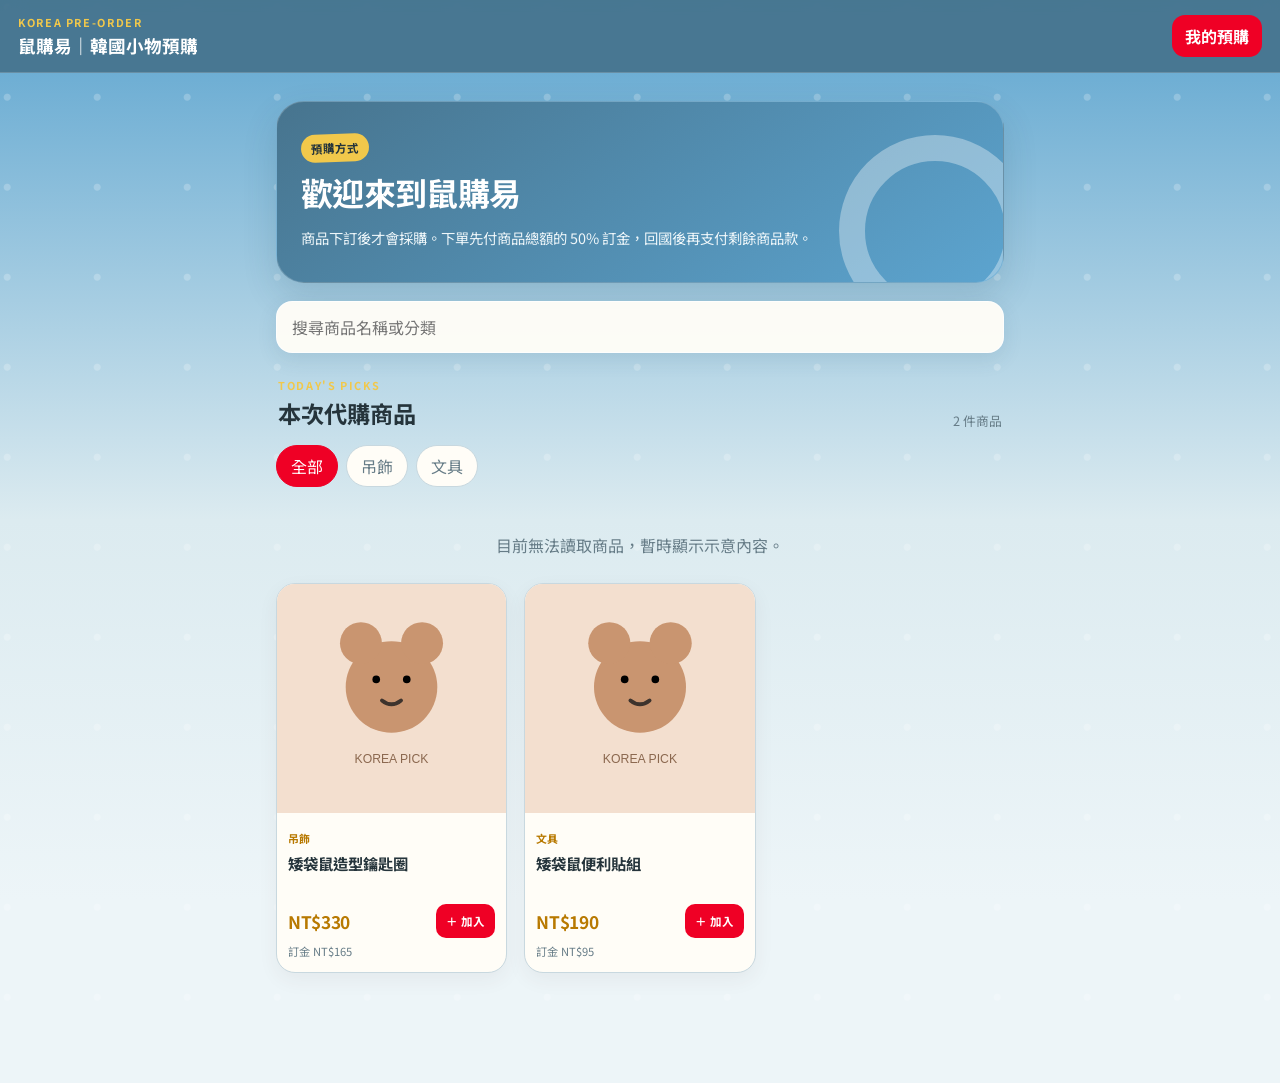
==== commit ea7aee06: "Restore mouse purchase system before Echo deployment" ====
--- a/index.html
+++ b/index.html
@@ -3,21 +3,21 @@
   <head>
     <meta charset="UTF-8" />
     <meta name="viewport" content="width=device-width,initial-scale=1,viewport-fit=cover" />
-    <meta name="theme-color" content="#faf8f4" />
-    <title>Echo連線代購</title>
+    <meta name="theme-color" content="#f8eee3" />
+    <title>鼠購易｜韓國小物預購</title>
     <link rel="preconnect" href="https://fonts.googleapis.com" />
     <link rel="preconnect" href="https://fonts.gstatic.com" crossorigin />
     <link href="https://fonts.googleapis.com/css2?family=Noto+Sans+TC:wght@400;500;600;700&display=swap" rel="stylesheet" />
-    <link rel="stylesheet" href="style.css?v=20260802-golden-crane-theme" />
+    <link rel="stylesheet" href="style.css?v=20260801-submit-status" />
     <script src="https://static.line-scdn.net/liff/edge/2/sdk.js" defer></script>
     <script src="config.js?v=20260717-liff" defer></script>
-    <script src="storefront.js?v=20260801-seven-eleven-full" defer></script>
+    <script src="storefront.js?v=20260801-submit-status" defer></script>
   </head>
   <body>
     <header class="site-header">
       <div>
         <p class="eyebrow">KOREA PRE-ORDER</p>
-        <h1 id="brandName">Echo連線代購</h1>
+        <h1 id="brandName">鼠購易</h1>
       </div>
       <button class="header-link" type="button" id="myOrdersButton">我的預購</button>
     </header>
@@ -26,8 +26,8 @@
       <section class="catalog-section" id="catalogView">
         <section class="hero" aria-label="預購方式">
           <span class="hero-sticker">預購方式</span>
-          <h2 id="welcomeTitle">歡迎來到 Echo連線代購</h2>
-          <p id="preorderNotice">商品下訂後才會採購。每張訂單需一次付清商品全額，另加 7-ELEVEN 店到店運費 60 元；分開下單會各收一筆運費，訂單不可合併。</p>
+          <h2>歡迎來到鼠購易</h2>
+          <p id="preorderNotice">商品下訂後才會採購。下單先付商品總額的 50% 訂金，回國後再支付剩餘商品款。</p>
         </section>
 
         <label class="catalog-search" for="catalogSearch">
@@ -62,7 +62,7 @@
     <div class="cart-dock" id="cartDock" hidden>
       <button type="button" id="openCheckout">
         <span><b id="cartQty">0</b> 件商品</span>
-        <span><span id="cartPaymentLabel">全款</span> <b id="cartDeposit">NT$0</b>　查看明細 →</span>
+        <span>訂金 <b id="cartDeposit">NT$0</b>　查看明細 →</span>
       </button>
     </div>
 
@@ -104,26 +104,20 @@
         <div class="checkout-items" id="checkoutItems"></div>
         <div class="money-card">
           <div><span>商品總額</span><strong id="estimatedTotal">NT$0</strong></div>
-          <div id="shippingFeeRow" hidden><span>7-11 店到店運費</span><strong id="shippingFeeTotal">NT$0</strong></div>
-          <div class="deposit-row"><span id="depositRuleLabel">本次應付全款</span><strong id="depositTotal">NT$0</strong></div>
-          <div id="balanceRow"><span>回國後剩餘商品款</span><strong id="balanceTotal">NT$0</strong></div>
-          <small id="checkoutMoneyNote">每張訂單固定加收 7-ELEVEN 店到店運費 60 元；分開下單不可合併運費。</small>
+          <div class="deposit-row"><span id="depositRuleLabel">本次訂金（商品總額 50%）</span><strong id="depositTotal">NT$0</strong></div>
+          <div><span>回國後剩餘商品款</span><strong id="balanceTotal">NT$0</strong></div>
+          <small>商品款尚不含 iOPEN Mall 運費，運費將於回國後結帳時另計。</small>
         </div>
 
         <h3 class="form-title">聯絡資料</h3>
-        <label class="field"><span id="customerNameLabel">訂購人姓名 *</span><input id="customerName" required maxlength="30" autocomplete="name" /></label>
+        <label class="field"><span>訂購人姓名 *</span><input id="customerName" required maxlength="30" autocomplete="name" /></label>
         <label class="field"><span>手機號碼 *</span><input id="phone" required maxlength="20" inputmode="tel" autocomplete="tel" /></label>
-        <div id="sevenElevenPickupFields" hidden>
-          <p class="field-help">請填寫與證件相同的真實姓名，取貨時需要核對證件。</p>
-          <label class="field"><span>7-11 店號 *</span><input id="pickupStoreCode" maxlength="6" inputmode="numeric" pattern="[0-9]{6}" placeholder="6 位數店號" /></label>
-          <label class="field"><span>7-11 店名 *</span><input id="pickupStoreName" maxlength="80" placeholder="例如：○○門市" /></label>
-        </div>
-        <div class="order-first-note"><strong>送單後請查看 LINE 訊息</strong><p id="orderBotNotice">若已加入官方帳號，訂單成立後 BOT 會傳送訂單小卡；需要匯款時，請按小卡下方的「匯款資訊」，管理方才會提供帳戶。</p></div>
+        <div class="order-first-note"><strong>送單後請查看 LINE 訊息</strong><p>若已加入鼠購易官方帳號，訂單成立後 BOT 會傳送訂單小卡；需要匯款時，請按小卡下方的「匯款資訊」，管理方才會提供帳戶。</p></div>
         <label class="field"><span>備註</span><textarea id="note" maxlength="300" rows="3" placeholder="其他想告訴我們的事"></textarea></label>
 
         <label class="agreement">
           <input type="checkbox" id="agreement" required />
-          <span id="preorderAgreementText">我確認取件資料正確，並了解每張訂單各收一次 7-ELEVEN 店到店運費，分開下單不合併運費。</span>
+          <span id="preorderAgreementText">我了解這是預購商品；下單先付商品總額的 50% 訂金。採購成功後取消訂單，訂金不予退還；若韓國現場缺貨，該商品訂金將退回。</span>
         </label>
         <button class="primary-button submit-button" id="submitOrder" type="submit">先送出預購訂單</button>
         <p class="order-submit-status" id="orderSubmitStatus" role="status" aria-live="polite" hidden></p>
--- a/style.css
+++ b/style.css
@@ -1,10 +1,4 @@
 :root {
-  --brand-gold: #c9963e;
-  --brand-gold-dark: #a87324;
-  --brand-gold-text: #8f5e1c;
-  --brand-gold-pale: #f4e8d1;
-  --brand-warm-white: #faf8f4;
-  --brand-line: #e9e2d7;
   --ink: #25343b;
   --muted: #667c87;
   --cream: #edf5f8;
@@ -22,51 +16,50 @@
 
 * { box-sizing: border-box; }
 html { background: var(--cream); color: var(--ink); font-family: "Noto Sans TC", sans-serif; }
-body { margin: 0; min-height: 100vh; background: radial-gradient(circle at 8% 8%, rgba(201,150,62,.06) 0 3px, transparent 4px), linear-gradient(180deg, var(--brand-gold-pale) 0, var(--brand-warm-white) 420px, var(--brand-warm-white) 900px); background-size: 90px 90px, auto; }
+body { margin: 0; min-height: 100vh; background: radial-gradient(circle at 8% 8%, rgba(255,255,255,.22) 0 3px, transparent 4px), linear-gradient(180deg, #5ca4cf 0, #dcebf0 520px, var(--cream) 900px); background-size: 90px 90px, auto; }
 button, input, select, textarea { font: inherit; }
 button { color: inherit; }
 [hidden] { display: none !important; }
 
-.site-header { position: sticky; top: 0; z-index: 20; display: flex; align-items: center; justify-content: space-between; padding: 14px max(18px, env(safe-area-inset-left)); background: rgba(255,255,255,.94); border-bottom: 2px solid var(--brand-gold); color: var(--ink); box-shadow: 0 5px 20px rgba(46,35,19,.08); backdrop-filter: blur(12px); }
+.site-header { position: sticky; top: 0; z-index: 20; display: flex; align-items: center; justify-content: space-between; padding: 14px max(18px, env(safe-area-inset-left)); background: rgba(71,116,142,.94); border-bottom: 1px solid rgba(255,255,255,.18); color: white; backdrop-filter: blur(12px); }
 .site-header h1 { margin: 0; font-size: 1.1rem; }
-.eyebrow { margin: 0 0 3px; color: var(--brand-gold-text); font-size: .68rem; font-weight: 700; letter-spacing: .15em; }
-.header-link { padding: 9px 13px; border: 1px solid rgba(201,150,62,.62); border-radius: 13px; background: white; color: var(--ink); font-weight: 700; cursor: pointer; }
-.text-button { border: 0; background: transparent; color: var(--brand-gold-text); font-weight: 700; cursor: pointer; }
+.eyebrow { margin: 0 0 3px; color: var(--butter); font-size: .68rem; font-weight: 700; letter-spacing: .15em; }
+.header-link { padding: 9px 13px; border: 0; border-radius: 13px; background: var(--peach-dark); color: white; font-weight: 700; cursor: pointer; }
+.text-button { border: 0; background: transparent; color: var(--peach-dark); font-weight: 700; cursor: pointer; }
 
 main { width: min(100%, 760px); margin: auto; padding: 18px 16px 110px; }
 .catalog-search { position: relative; display: block; margin: 18px 0 4px; }
-.catalog-search input { width: 100%; padding: 13px 15px; border: 1px solid var(--brand-line); border-radius: 16px; background: rgba(255,255,255,.96); color: var(--ink); outline: none; box-shadow: 0 7px 20px rgba(46,35,19,.07); }
-.catalog-search input:focus { border-color: var(--brand-gold); box-shadow: 0 0 0 3px rgba(201,150,62,.18), 0 7px 20px rgba(46,35,19,.07); }
-.hero { position: relative; overflow: hidden; padding: 32px 24px; border: 1px solid var(--brand-line); border-radius: 28px; background: white; color: var(--ink); box-shadow: 0 10px 26px rgba(46,35,19,.08); }
-.hero::after { display: none; }
+.catalog-search input { width: 100%; padding: 13px 15px; border: 1px solid rgba(255,255,255,.72); border-radius: 16px; background: rgba(255,253,247,.96); color: var(--ink); outline: none; box-shadow: 0 7px 20px rgba(38,76,96,.1); }
+.catalog-search input:focus { border-color: var(--butter); box-shadow: 0 0 0 3px rgba(241,200,75,.28), 0 7px 20px rgba(38,76,96,.1); }
+.hero { position: relative; overflow: hidden; padding: 32px 24px; border: 1px solid rgba(255,255,255,.18); border-radius: 28px; background: linear-gradient(145deg, var(--winter-blue), var(--sky-blue)); color: white; box-shadow: var(--shadow); }
+.hero::after { content: ""; position: absolute; width: 140px; height: 140px; right: -28px; bottom: -45px; border: 26px solid rgba(255,255,255,.35); border-radius: 50%; }
 .hero h2 { margin: 10px 0 12px; font-size: clamp(1.35rem, 5.5vw, 2rem); line-height: 1.3; letter-spacing: -.02em; }
-.hero p { position: relative; z-index: 1; max-width: 34rem; margin: 0; color: var(--muted); font-size: .9rem; line-height: 1.7; }
-.hero-sticker { display: inline-block; padding: 6px 10px; border-radius: 999px; background: var(--brand-gold-pale); color: var(--brand-gold-text); font-size: .72rem; font-weight: 700; }
+.hero p { position: relative; z-index: 1; max-width: 34rem; margin: 0; color: #eff7fa; font-size: .9rem; line-height: 1.7; }
+.hero-sticker { display: inline-block; padding: 6px 10px; border-radius: 999px; background: var(--butter); color: var(--ink); font-size: .72rem; font-weight: 700; transform: rotate(-2deg); }
 
 .section-heading { display: flex; align-items: end; justify-content: space-between; margin: 24px 2px 15px; }
 .section-heading h2 { margin: 0; font-size: 1.45rem; }
 .section-heading > span { color: var(--muted); font-size: .8rem; }
 .category-chips { display: flex; gap: 8px; overflow-x: auto; margin: 0 -16px 16px; padding: 0 16px 4px; scrollbar-width: none; }
 .category-chips button { flex: none; padding: 8px 14px; border: 1px solid var(--line); border-radius: 999px; background: var(--paper); color: var(--muted); cursor: pointer; }
-.category-chips button.active { border-color: var(--brand-gold); background: var(--brand-gold-pale); color: var(--ink); }
+.category-chips button.active { border-color: var(--peach-dark); background: var(--peach-dark); color: white; }
 .status-panel { padding: 26px 14px; color: var(--muted); text-align: center; }
 
 .product-grid { display: grid; grid-template-columns: repeat(2, minmax(0, 1fr)); gap: 13px; }
-.product-card { overflow: hidden; border: 1px solid var(--brand-line); border-radius: 19px; background: white; box-shadow: 0 7px 20px rgba(79,57,43,.06); cursor: pointer; transition: transform .16s ease; }
+.product-card { overflow: hidden; border: 1px solid var(--line); border-radius: 19px; background: var(--paper); box-shadow: 0 7px 20px rgba(79,57,43,.06); cursor: pointer; transition: transform .16s ease; }
 .product-card:active { transform: scale(.98); }
 .product-card img { display: block; width: 100%; aspect-ratio: 1/1; object-fit: cover; background: #f3eee9; }
 .product-card-body { padding: 11px 11px 13px; }
-.category-label { display: inline-block; color: var(--brand-gold-text); font-size: .68rem; font-weight: 700; }
+.category-label { display: inline-block; color: var(--gold-text); font-size: .68rem; font-weight: 700; }
 .product-card h3 { display: -webkit-box; min-height: 2.8em; max-height: 2.8em; margin: 5px 0 8px; overflow: hidden; font-size: .9rem; line-height: 1.4; -webkit-box-orient: vertical; -webkit-line-clamp: 2; }
 .product-card-purchase { display: flex; gap: 7px; align-items: center; justify-content: space-between; }
-.product-card .price { margin: 0; color: var(--brand-gold-text); font-size: 1.08rem; font-weight: 700; letter-spacing: -.02em; }
-.card-add-button { flex: none; min-height: 34px; padding: 7px 10px; border: 0; border-radius: 10px; background: var(--brand-gold); color: var(--ink); font-size: .72rem; font-weight: 700; cursor: pointer; }
-.card-add-button:focus-visible { outline: 3px solid rgba(201,150,62,.26); outline-offset: 2px; }
+.product-card .price { margin: 0; color: var(--gold-text); font-size: 1.08rem; font-weight: 700; letter-spacing: -.02em; }
+.card-add-button { flex: none; min-height: 34px; padding: 7px 10px; border: 0; border-radius: 10px; background: var(--peach-dark); color: white; font-size: .72rem; font-weight: 700; cursor: pointer; }
+.card-add-button:focus-visible { outline: 3px solid rgba(239,0,37,.22); outline-offset: 2px; }
 .product-card small { display: block; margin-top: 5px; color: var(--muted); font-size: .7rem; }
 
-.cart-dock { position: fixed; z-index: 30; right: 0; bottom: 0; left: 0; padding: 10px 14px calc(10px + env(safe-area-inset-bottom)); background: rgba(250,248,244,.93); border-top: 1px solid var(--brand-line); backdrop-filter: blur(12px); }
-.cart-dock button { display: flex; width: min(100%, 732px); margin: auto; padding: 14px 17px; align-items: center; justify-content: space-between; border: 1px solid #ddc9a6; border-radius: 16px; background: var(--brand-gold-pale); color: var(--ink); box-shadow: 0 10px 24px rgba(168,115,36,.13); cursor: pointer; }
-.cart-dock button span:last-child { color: var(--brand-gold-text); }
+.cart-dock { position: fixed; z-index: 30; right: 0; bottom: 0; left: 0; padding: 10px 14px calc(10px + env(safe-area-inset-bottom)); background: rgba(237,245,248,.93); border-top: 1px solid var(--line); backdrop-filter: blur(12px); }
+.cart-dock button { display: flex; width: min(100%, 732px); margin: auto; padding: 14px 17px; align-items: center; justify-content: space-between; border: 0; border-radius: 16px; background: var(--peach-dark); color: white; cursor: pointer; }
 .cart-dock button span:last-child { font-size: .82rem; }
 
 dialog { width: min(calc(100% - 24px), 560px); max-height: calc(100dvh - 24px); padding: 0; border: 0; border-radius: 25px; background: var(--paper); color: var(--ink); box-shadow: 0 30px 80px rgba(40,30,25,.26); }
@@ -77,17 +70,17 @@
 .product-dialog-thumbnails { display: flex; gap: 7px; overflow-x: auto; padding: 8px 10px 1px; scrollbar-width: thin; }
 .product-dialog-thumbnails:empty { display: none; }
 .product-dialog-thumbnails button { flex: none; width: 56px; height: 56px; padding: 2px; overflow: hidden; border: 2px solid transparent; border-radius: 10px; background: white; }
-.product-dialog-thumbnails button.active { border-color: var(--brand-gold); }
+.product-dialog-thumbnails button.active { border-color: var(--peach-dark); }
 .product-dialog-thumbnails img { width: 100%; height: 100%; border-radius: 6px; object-fit: cover; }
 .dialog-body { padding: 20px; }
 .dialog-body h2 { margin: 5px 0; }
-.twd-price { margin: 8px 0 12px; color: var(--brand-gold-text); font-size: 1.35rem; font-weight: 700; }
+.twd-price { margin: 8px 0 12px; color: var(--peach-dark); font-size: 1.35rem; font-weight: 700; }
 .product-description { color: var(--muted); font-size: .86rem; line-height: 1.65; white-space: pre-wrap; }
 .field { display: grid; gap: 7px; margin: 14px 0; }
 .field > span { font-size: .82rem; font-weight: 700; }
 .field input, .field select, .field textarea { width: 100%; padding: 12px 13px; border: 1px solid var(--line); border-radius: 13px; background: var(--cream); color: var(--ink); outline: none; }
 .field input:focus, .field select:focus, .field textarea:focus { border-color: var(--sky-blue); box-shadow: 0 0 0 3px rgba(92,164,207,.18); }
-.primary-button { width: 100%; padding: 14px 17px; border: 0; border-radius: 15px; background: var(--brand-gold); color: var(--ink); font-weight: 700; cursor: pointer; }
+.primary-button { width: 100%; padding: 14px 17px; border: 0; border-radius: 15px; background: var(--peach-dark); color: white; font-weight: 700; cursor: pointer; }
 .primary-button:disabled { opacity: .5; cursor: wait; }
 
 .checkout-dialog { padding: 20px; }
@@ -102,11 +95,11 @@
 .remove-item { border: 0; background: transparent; color: var(--peach-dark); cursor: pointer; }
 .money-card { padding: 15px; border-radius: 16px; background: #e7f1f5; }
 .money-card > div { display: flex; justify-content: space-between; padding: 5px 0; font-size: .88rem; }
-.money-card .deposit-row { margin: 5px -7px; padding: 9px 7px; border-radius: 10px; background: white; color: var(--brand-gold-text); }
+.money-card .deposit-row { margin: 5px -7px; padding: 9px 7px; border-radius: 10px; background: white; color: var(--peach-dark); }
 .money-card small { display: block; margin-top: 6px; color: var(--muted); line-height: 1.5; }
 .form-title { margin: 24px 0 5px; }
 .transfer-info { margin: 16px 0 4px; padding: 13px; border: 1px dashed #86aabd; border-radius: 13px; background: #f1f7f9; }
-.transfer-info strong { color: var(--brand-gold-text); font-size: .82rem; }
+.transfer-info strong { color: var(--peach-dark); font-size: .82rem; }
 .transfer-info p { margin: 5px 0 0; color: var(--muted); font-size: .8rem; line-height: 1.55; white-space: pre-wrap; }
 .order-first-note { margin: 16px 0 4px; padding: 13px; border-radius: 13px; background: #e2eef2; }
 .order-first-note strong { color: var(--winter-blue); font-size: .86rem; }
@@ -146,12 +139,12 @@
 .order-money div { display: grid; gap: 3px; }
 .order-money span { color: var(--muted); font-size: .66rem; }
 .order-money strong { font-size: .82rem; }
-.payment-action { width: 100%; margin-top: 13px; padding: 11px; border: 1px solid var(--brand-gold); border-radius: 12px; background: white; color: var(--brand-gold-text); font-weight: 700; cursor: pointer; }
+.payment-action { width: 100%; margin-top: 13px; padding: 11px; border: 1px solid var(--peach-dark); border-radius: 12px; background: white; color: var(--peach-dark); font-weight: 700; cursor: pointer; }
 .payment-report-complete { display: grid; gap: 3px; margin-top: 13px; padding: 11px 12px; border: 1px solid var(--sky-blue); border-radius: 12px; background: #edf5f8; color: var(--winter-blue); font-size: .75rem; }
 .payment-report-complete span { color: var(--muted); }
 .mall-payment { margin-top: 13px; padding-top: 13px; border-top: 1px solid var(--line); }
 .mall-payment p { margin: 0 0 9px; color: var(--muted); font-size: .76rem; line-height: 1.55; }
-.mall-payment .payment-action { display: block; margin-top: 0; background: var(--brand-gold); color: var(--ink); text-align: center; text-decoration: none; }
+.mall-payment .payment-action { display: block; margin-top: 0; background: var(--peach-dark); color: white; text-align: center; text-decoration: none; }
 .mall-payment-expired { color: #9a3e36 !important; font-weight: 700; }
 .toast { position: fixed; z-index: 100; left: 50%; bottom: 92px; max-width: calc(100% - 32px); padding: 11px 15px; border-radius: 12px; background: #302822; color: white; font-size: .82rem; opacity: 0; pointer-events: none; transform: translate(-50%, 12px); transition: .2s ease; }
 .toast.show { opacity: 1; transform: translate(-50%, 0); }
